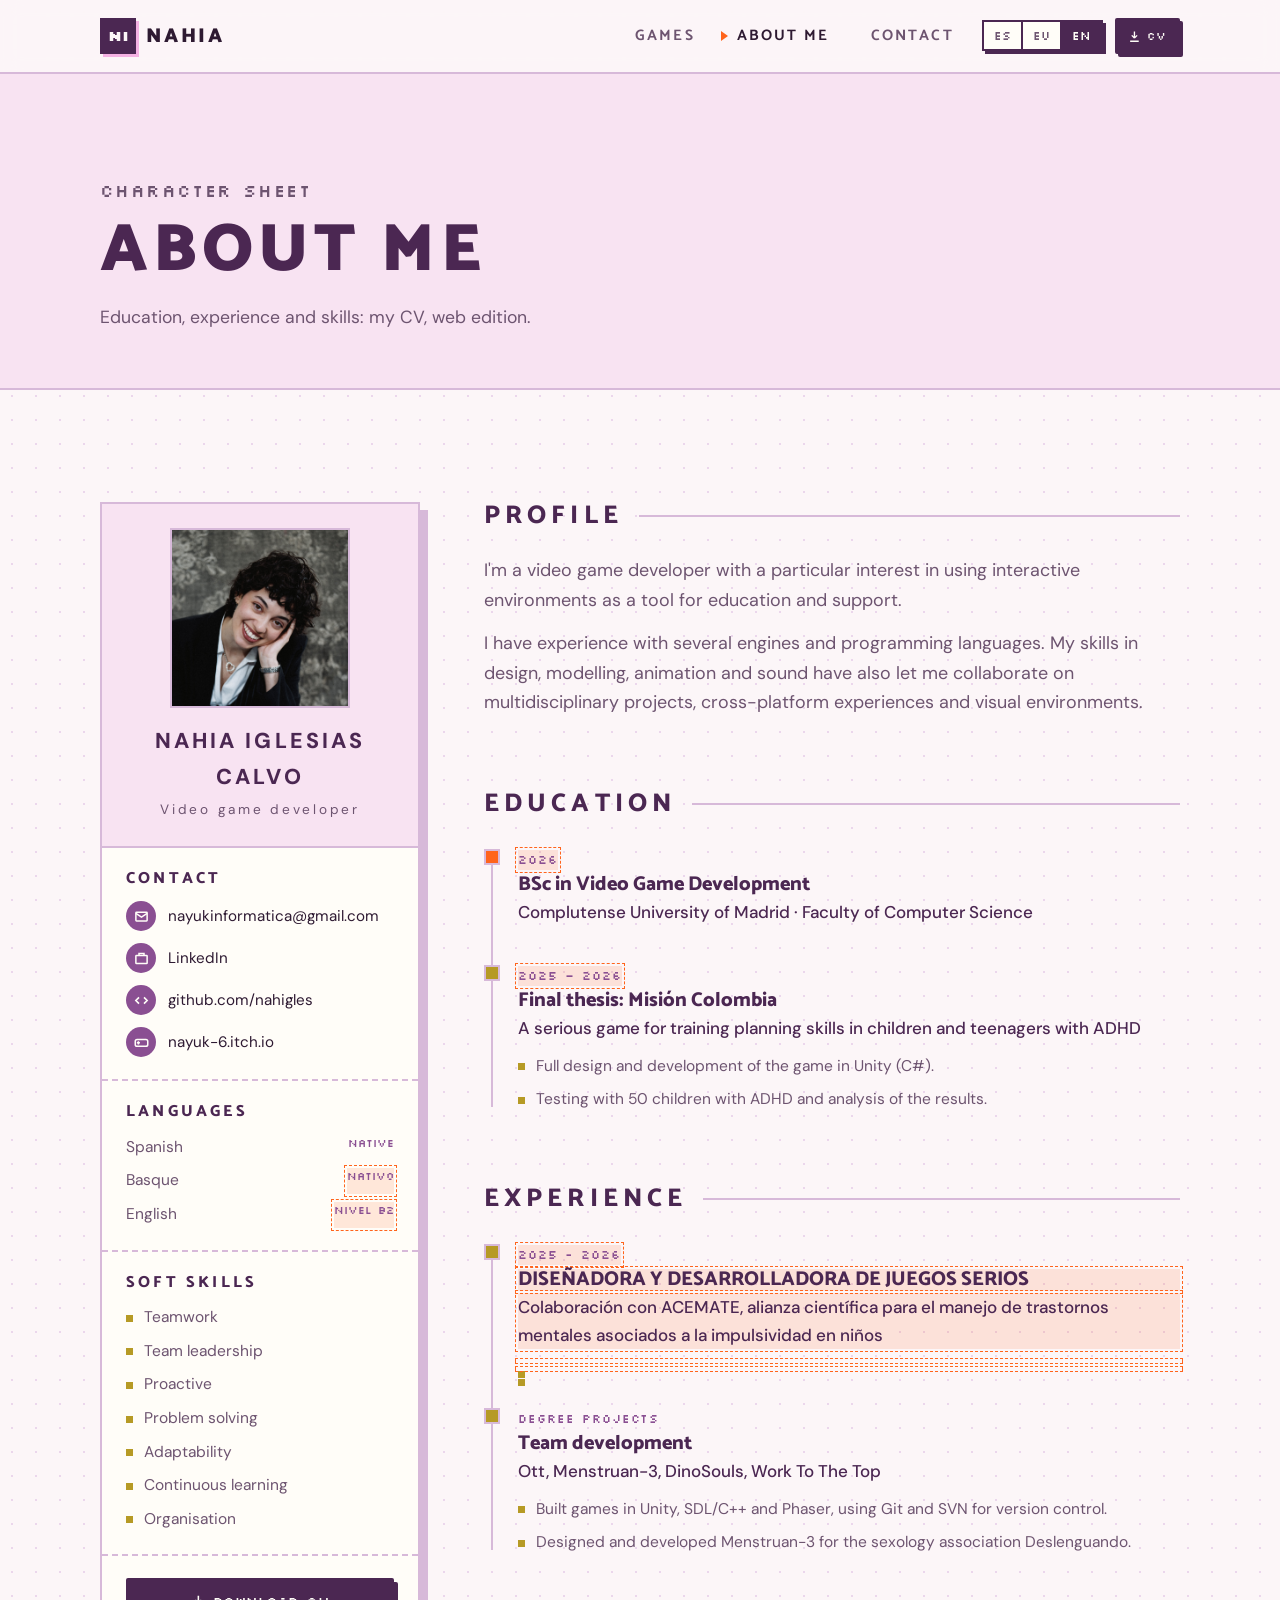
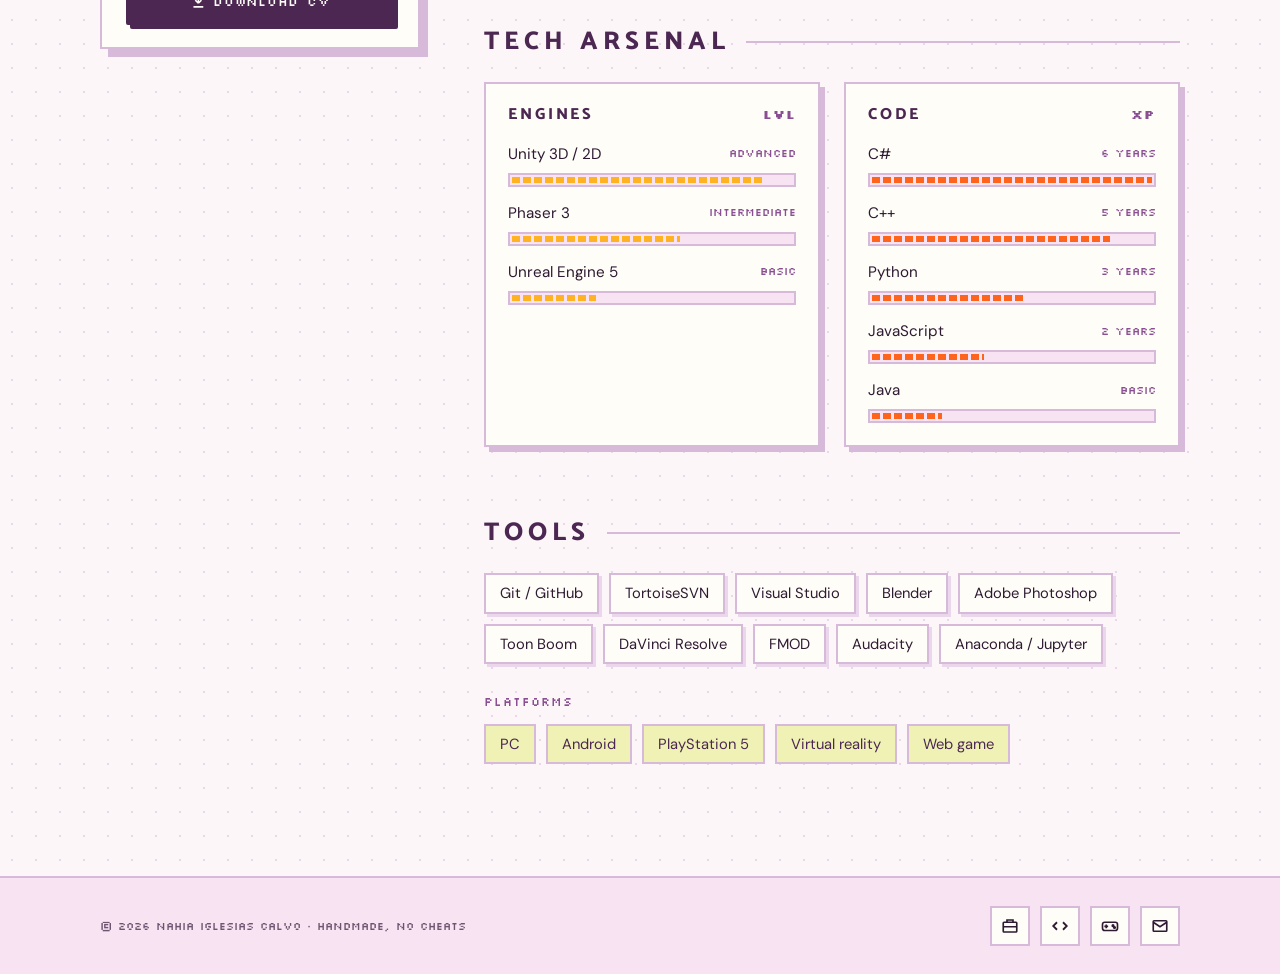
==== about.html @ 7a9a2c9a "Cambio en diseño y estilo página web" ====
<!DOCTYPE html>
<html lang="es">
<head>
  <meta charset="UTF-8">
  <meta name="viewport" content="width=device-width, initial-scale=1.0">
  <title>Sobre mí | Nahia Iglesias Calvo</title>
  <meta name="description" content="CV de Nahia Iglesias Calvo, desarrolladora de videojuegos: formación, experiencia y habilidades.">
  <link rel="stylesheet" href="css/styles.css">
</head>
<body data-page="about">
  <a class="skip-link" href="#main" data-i18n="skip">Saltar al contenido</a>

  <!-- ===== CABECERA ===== -->
  <header class="site-header">
    <div class="container nav">
      <a href="index.html" class="logo" aria-label="Inicio">
        <span class="logo__mark">NI</span>
        <span>Nahia</span>
      </a>
      <button class="nav__toggle" aria-expanded="false" aria-controls="menu" data-i18n-attr="aria-label:nav.menu" aria-label="Abrir menú"><span></span></button>
      <div class="nav__menu" id="menu">
        <nav class="nav__links" aria-label="Principal">
          <a href="index.html" data-i18n="nav.games">Juegos</a>
          <a href="about.html" aria-current="page" data-i18n="nav.about">Sobre mí</a>
          <a href="contact.html" data-i18n="nav.contact">Contacto</a>
        </nav>
        <div class="nav__actions">
          <div class="lang-switch" role="group" aria-label="Idioma / Hizkuntza / Language">
            <button type="button" data-lang="es" aria-pressed="true" title="Castellano">ES</button>
            <button type="button" data-lang="eu" aria-pressed="false" title="Euskara">EU</button>
            <button type="button" data-lang="en" aria-pressed="false" title="English">EN</button>
          </div>
          <a class="btn btn--primary btn--sm" href="cv/Nahia_Iglesias_CV.pdf" data-cv download type="application/pdf">
            <svg viewBox="0 0 24 24" fill="none" stroke="currentColor" stroke-width="2.5" aria-hidden="true"><path d="M12 3v12m0 0l-5-5m5 5l5-5M4 21h16"/></svg>
            <span data-i18n="btn.cv">CV</span>
          </a>
        </div>
      </div>
    </div>
  </header>

  <main id="main">
    <section class="page-hero">
      <div class="container">
        <p class="pixel-label" data-i18n="about.kicker">Ficha de personaje</p>
        <h1 data-i18n="about.title">Sobre mí</h1>
        <p data-i18n="about.intro">Formación, experiencia y habilidades: mi CV en versión web.</p>
      </div>
    </section>

    <section class="section">
      <div class="container cv">

        <!-- ===== COLUMNA LATERAL (como en el CV) ===== -->
        <aside class="cv__aside reveal">
          <div class="cv__aside-head">
            <div class="player-card__photo">
              <img src="images/nahia.jpg" alt="Nahia Iglesias Calvo" onerror="this.remove()">
              <span class="player-card__initials" aria-hidden="true">NI</span>
            </div>
            <p class="player-card__name">Nahia Iglesias Calvo</p>
            <p class="player-card__class" data-i18n="hero.role">Desarrolladora de videojuegos</p>
          </div>

          <div class="cv__block">
            <h2 data-i18n="about.contact">Contacto</h2>
            <ul class="contact-list">
              <li>
                <span class="icon-circle"><svg viewBox="0 0 24 24" fill="none" stroke="currentColor" stroke-width="2.4"><rect x="3" y="5" width="18" height="14" rx="1"/><path d="M3 7l9 6 9-6"/></svg></span>
                <a href="mailto:nayukinformatica@gmail.com">nayukinformatica@gmail.com</a>
              </li>
              <li>
                <span class="icon-circle"><svg viewBox="0 0 24 24" fill="none" stroke="currentColor" stroke-width="2.4"><rect x="3" y="7" width="18" height="13" rx="1"/><path d="M8 7V4h8v3"/></svg></span>
                <a href="https://www.linkedin.com/in/nahia-iglesias-calvo-a721733b9/" target="_blank" rel="noopener">LinkedIn</a>
              </li>
              <li>
                <span class="icon-circle"><svg viewBox="0 0 24 24" fill="none" stroke="currentColor" stroke-width="2.6"><path d="M8 7l-5 5 5 5M16 7l5 5-5 5"/></svg></span>
                <a href="https://github.com/nahigles" target="_blank" rel="noopener">github.com/nahigles</a>
              </li>
              <li>
                <span class="icon-circle"><svg viewBox="0 0 24 24" fill="none" stroke="currentColor" stroke-width="2.4"><rect x="2" y="7" width="20" height="11" rx="3"/><path d="M7 10v5M4.5 12.5h5"/></svg></span>
                <a href="https://nayuk-6.itch.io" target="_blank" rel="noopener">nayuk-6.itch.io</a>
              </li>
            </ul>
          </div>

          <div class="cv__block">
            <h2 data-i18n="about.languages">Idiomas</h2>
            <!-- TODO: revisa los niveles -->
            <ul class="bullet-list lang-list">
              <li><span data-i18n="lang.es">Castellano</span> <span class="level" data-i18n="lvl.native">Nativo</span></li>
              <li><span data-i18n="lang.eu">Euskara</span> <span class="level todo">Nativo</span></li>
              <li><span data-i18n="lang.en">Inglés</span> <span class="level todo">Nivel B2</span></li>
            </ul>
          </div>

          <div class="cv__block">
            <h2 data-i18n="about.soft">Habilidades</h2>
            <ul class="bullet-list">
              <li data-i18n="soft.team">Trabajo en equipo</li>
              <li data-i18n="soft.lead">Liderazgo de equipo</li>
              <li data-i18n="soft.proactive">Proactividad</li>
              <li data-i18n="soft.problem">Resolución de problemas</li>
              <li data-i18n="soft.adapt">Adaptabilidad</li>
              <li data-i18n="soft.learn">Aprendizaje continuo</li>
              <li data-i18n="soft.org">Organización</li>
            </ul>
          </div>

          <div class="cv__block">
            <a class="btn btn--primary" style="width:100%" href="cv/Nahia_Iglesias_CV.pdf" data-cv download type="application/pdf">
              <svg viewBox="0 0 24 24" fill="none" stroke="currentColor" stroke-width="2.5" aria-hidden="true"><path d="M12 3v12m0 0l-5-5m5 5l5-5M4 21h16"/></svg>
              <span data-i18n="btn.downloadCv">Descargar CV</span>
            </a>
          </div>
        </aside>

        <!-- ===== COLUMNA PRINCIPAL ===== -->
        <div class="cv__main">

          <section class="cv__section reveal">
            <h2 class="section-title" data-i18n="about.profile">Perfil</h2>
            <p class="cv__lead" data-i18n="about.p1">Desarrolladora de videojuegos enfocada en el uso de estos entornos interactivos como herramienta educativa y de apoyo. 
</p>
            <p class="cv__lead" data-i18n="about.p2">Tengo experiencia en tecnologías para el desarrollo de videojuegos y en diversos lenguajes de programación. Además, mis competencias en diseño, modelado, animación y sonido me han permitido colaborar en proyectos multidisciplinares, experiencias multiplataformas y entornos visuales.</p>
          </section>

          <section class="cv__section reveal">
            <h2 class="section-title" data-i18n="about.education">Formación</h2>
            <div class="timeline">
              <!-- TODO: revisa centro y fechas -->
              <article class="timeline__item is-current">
                <span class="timeline__date pixel-label todo">2026</span>
                <h3 class="timeline__title" data-i18n="edu.degree">Grado en Desarrollo de Videojuegos</h3>
                <p class="timeline__place" data-i18n="edu.uni">Universidad Complutense de Madrid · Facultad de Informática</p>
              </article>
              <article class="timeline__item">
                <span class="timeline__date pixel-label todo">2025 – 2026</span>
                <h3 class="timeline__title" data-i18n="edu.tfg">Trabajo de Fin de Grado: Misión Colombia</h3>
                <p class="timeline__place" data-i18n="edu.tfgPlace">Título del Trabajo de Fin de Grado: Diseño y desarrollo de juego serio para mejorar la capacidad de planificación en niños y adolescentes con TDAH</p>
                <ul class="bullet-list">
                  <li data-i18n="edu.tfg1">Diseño y desarrollo completo del videojuego en Unity (C#, Python).</li>
                  <li data-i18n="edu.tfg2">Pruebas con 50 niños y niñas con TDAH y análisis de los resultados.</li>
                </ul>
              </article>
            </div>
          </section>

          <section class="cv__section reveal">
            <h2 class="section-title" data-i18n="about.experience">Experiencia</h2>
            <div class="timeline">
              <!-- TODO: sustituye por tu experiencia real (prácticas, proyectos de equipo, voluntariado...).
                   Copia este bloque <article> tantas veces como necesites. -->
              <article class="timeline__item">
                <span class="timeline__date pixel-label todo">2025 - 2026</span>
                <h3 class="timeline__title todo">DISEÑADORA Y DESARROLLADORA DE JUEGOS SERIOS</h3>
                <p class="timeline__place todo">Colaboración con ACEMATE, alianza científica para el manejo de trastornos mentales asociados a la impulsividad en niños</p>
                <ul class="bullet-list">
                  <li class="todo"></li>
                  <li class="todo"></li>
                </ul>
              </article>
              <article class="timeline__item">
                <span class="timeline__date pixel-label" data-i18n="exp.teamDate">Proyectos de grado</span>
                <h3 class="timeline__title" data-i18n="exp.teamTitle">Desarrollo en equipo</h3>
                <p class="timeline__place" data-i18n="exp.teamPlace">Ott, Menstruan-3, DinoSouls, Work To The Top</p>
                <ul class="bullet-list">
                  <li data-i18n="exp.team1">Desarrollo de juegos en Unity, SDL/C++ y Phaser con control de versiones en Git y SVN.</li>
                  <li data-i18n="exp.team2">Diseño y desarrollo de Menstruan-3 para la asociación sexológica Deslenguando.</li>
                </ul>
              </article>
            </div>
          </section>

          <section class="cv__section reveal">
            <h2 class="section-title" data-i18n="about.tech">Arsenal técnico</h2>
            <div class="skills-grid">
              <div class="skill-panel">
                <h3><span data-i18n="skills.engines">Motores</span> <span class="pixel-label">LVL</span></h3>
                <div class="xp-list">
                  <div><div class="xp__row"><span>Unity 3D / 2D</span><span data-i18n="lvl.adv">Avanzado</span></div><div class="xp__bar"><div class="xp__fill" style="--lvl:90%"></div></div></div>
                  <div><div class="xp__row"><span>Phaser 3</span><span data-i18n="lvl.mid">Intermedio</span></div><div class="xp__bar"><div class="xp__fill" style="--lvl:60%"></div></div></div>
                  <div><div class="xp__row"><span>Unreal Engine 5</span><span data-i18n="lvl.basic">Básico</span></div><div class="xp__bar"><div class="xp__fill" style="--lvl:30%"></div></div></div>
                </div>
              </div>
              <div class="skill-panel skill-panel--code">
                <h3><span data-i18n="skills.code">Código</span> <span class="pixel-label">XP</span></h3>
                <div class="xp-list">
                  <div><div class="xp__row"><span>C#</span><span data-i18n="yrs.6">6 años</span></div><div class="xp__bar"><div class="xp__fill" style="--lvl:100%"></div></div></div>
                  <div><div class="xp__row"><span>C++</span><span data-i18n="yrs.5">5 años</span></div><div class="xp__bar"><div class="xp__fill" style="--lvl:85%"></div></div></div>
                  <div><div class="xp__row"><span>Python</span><span data-i18n="yrs.3">3 años</span></div><div class="xp__bar"><div class="xp__fill" style="--lvl:55%"></div></div></div>
                  <div><div class="xp__row"><span>JavaScript</span><span data-i18n="yrs.2">2 años</span></div><div class="xp__bar"><div class="xp__fill" style="--lvl:40%"></div></div></div>
                  <div><div class="xp__row"><span>Java</span><span data-i18n="lvl.basic">Básico</span></div><div class="xp__bar"><div class="xp__fill" style="--lvl:25%"></div></div></div>
                </div>
              </div>
            </div>
          </section>

          <section class="cv__section reveal">
            <h2 class="section-title" data-i18n="about.tools">Herramientas</h2>
            <div class="chip-cloud">
              <span class="chip">Git / GitHub</span>
              <span class="chip">TortoiseSVN</span>
              <span class="chip">Visual Studio</span>
              <span class="chip">Blender</span>
              <span class="chip">Adobe Photoshop</span>
              <span class="chip">Toon Boom</span>
              <span class="chip">DaVinci Resolve</span>
              <span class="chip">FMOD</span>
              <span class="chip">Audacity</span>
              <span class="chip">Anaconda / Jupyter</span>
            </div>
            <p class="pixel-label" style="margin:28px 0 12px" data-i18n="about.platforms">Plataformas</p>
            <div class="chip-cloud">
              <span class="chip chip--soft">PC</span>
              <span class="chip chip--soft">Android</span>
              <span class="chip chip--soft">PlayStation 5</span>
              <span class="chip chip--soft" data-i18n="tag.vr">Realidad virtual</span>
              <span class="chip chip--soft" data-i18n="tag.web">Juego web</span>
            </div>
          </section>

        </div>
      </div>
    </section>
  </main>

  <!-- ===== FOOTER ===== -->
  <footer class="site-footer">
    <div class="container footer__inner">
      <p>© <span data-year>2026</span> Nahia Iglesias Calvo · <span data-i18n="footer.made">Hecho a mano, sin cheats</span></p>
      <div class="footer__social">
        <a href="https://www.linkedin.com/in/nahia-iglesias-calvo-a721733b9/" target="_blank" rel="noopener" aria-label="LinkedIn" title="LinkedIn"><svg viewBox="0 0 24 24" fill="none" stroke="currentColor" stroke-width="2.2"><rect x="3" y="7" width="18" height="13" rx="1"/><path d="M8 7V4h8v3M3 13h18"/></svg></a>
        <a href="https://github.com/nahigles" target="_blank" rel="noopener" aria-label="GitHub" title="GitHub"><svg viewBox="0 0 24 24" fill="none" stroke="currentColor" stroke-width="2.4"><path d="M8 7l-5 5 5 5M16 7l5 5-5 5"/></svg></a>
        <a href="https://nayuk-6.itch.io" target="_blank" rel="noopener" aria-label="itch.io" title="itch.io"><svg viewBox="0 0 24 24" fill="none" stroke="currentColor" stroke-width="2.2"><rect x="2" y="7" width="20" height="11" rx="3"/><path d="M7 10v5M4.5 12.5h5"/><circle cx="16" cy="11.5" r="1" fill="currentColor"/><circle cx="18" cy="14" r="1" fill="currentColor"/></svg></a>
        <a href="mailto:nayukinformatica@gmail.com" aria-label="Email" title="Email"><svg viewBox="0 0 24 24" fill="none" stroke="currentColor" stroke-width="2.2"><rect x="3" y="5" width="18" height="14" rx="1"/><path d="M3 7l9 6 9-6"/></svg></a>
      </div>
    </div>
  </footer>

  <script src="js/i18n.js"></script>
  <script src="js/main.js"></script>
</body>
</html>
---- css/styles.css ----
/* =========================================================
   NAHIA IGLESIAS CALVO — PORTFOLIO
   Estilo: paleta y tipografías del CV (beige / topo,
   Catamaran + DM Sans) con detalles de videojuego
   (bordes pixelados, barras de XP, HUD, fuente pixel).
   ========================================================= */

@import url('https://fonts.googleapis.com/css2?family=Catamaran:wght@500;700;800;900&family=DM+Sans:ital,opsz,wght@0,9..40,400;0,9..40,500;0,9..40,700;1,9..40,400&family=Silkscreen&display=swap');

/* ---------- 1. Variables ---------- */
/* Paleta "Arcade pop" (activa). Basada en: Plum Point #D7B9D9, Komolion #D9DF4F,
   Extreme Yellow #FFB323, Pink Quartz #F4B1E3, Burning Orange #FF641C, Sahara #B69A25.
   El ciruela oscuro de textos y contornos se deriva de Plum Point para que se lea bien. */
:root {
  --cream:      #FCF6F8;   /* fondo principal */
  --paper:      #FFFDF8;   /* fondo de tarjetas */
  --ink:        #2E1A32;   /* texto principal */
  --cocoa:      #4B2752;   /* títulos, botones, contornos, franja oscura */
  --muted:      #6D5470;   /* texto secundario */
  --line:       #D7B9D9;   /* bordes y sombras de tarjetas (Plum Point) */
  --sand:       #F8E3F2;   /* fondo de secciones (tinte de Pink Quartz) */
  --sand-2:     #EBD7EC;   /* rejilla de puntos y rayas de relleno */
  --tag:        #EFF2B4;   /* fondo de etiquetas (tinte de Komolion) */

  --label:      #8A4F92;   /* texto de etiquetas pixel y niveles */
  --mark:       #B69A25;   /* marcadores y viñetas (Sahara) */
  --pop:        #F4B1E3;   /* sombras de hover y logo (Pink Quartz) */
  --name-2:     #FF641C;   /* apellidos del hero (Burning Orange) */
  --xp:         #FFB323;   /* barras de motores (Extreme Yellow) */
  --xp-2:       #FF641C;   /* barras de código (Burning Orange) */
  --accent:     #FF641C;   /* insignias, cursor, esquinas HUD (Burning Orange) */
  --on-accent:  #2E1A32;   /* texto sobre el acento */
  --accent-2:   #D9DF4F;   /* estado "disponible" (Komolion) */

/* Tipografía */
  --font-display: 'Catamaran', system-ui, sans-serif;
  --font-body:    'DM Sans', system-ui, sans-serif;
  --font-pixel:   'Silkscreen', ui-monospace, monospace;

  /* Medidas */
  --max:   1160px;
  --gutter: clamp(16px, 4vw, 40px);
  --px:    4px;              /* tamaño del "píxel" */
  --radius: 2px;

  --shadow-px: var(--px) var(--px) 0 var(--cocoa);
}

/* Paleta anterior "Cozy" (beige / topo). Para recuperarla, añade
   data-palette="cozy" a la etiqueta <html> de cada página. */
html[data-palette="cozy"] {
  --cream: #F8F1E9;  --paper: #FFF9F1;  --ink: #49372F;   --cocoa: #68433E;
  --muted: #80685D;  --line: #D8C3B5;   --sand: #F0E5E7;  --sand-2: #E6D5CF;
  --tag: #EEE0E9;    --label: #A2867B;  --mark: #A2867B;  --pop: #D8C3B5;
  --name-2: #A2867B; --xp: #A2867B;     --xp-2: #A4645B;  --accent: #A4645B;
  --on-accent: #FFF9F1; --accent-2: #7E9C8A;
}

/* ---------- 2. Base ---------- */
*, *::before, *::after { box-sizing: border-box; }

html { scroll-behavior: smooth; }

body {
  margin: 0;
  font-family: var(--font-body);
  font-size: 1.0625rem;
  line-height: 1.65;
  color: var(--ink);
  background-color: var(--cream);
  /* rejilla de puntos tipo "tile map" */
  background-image: radial-gradient(var(--sand-2) 1px, transparent 1px);
  background-size: 24px 24px;
  -webkit-font-smoothing: antialiased;
}

img { max-width: 100%; display: block; }
a { color: inherit; text-decoration: none; }
ul { margin: 0; padding: 0; list-style: none; }
h1, h2, h3, h4 { font-family: var(--font-display); margin: 0; line-height: 1.1; color: var(--cocoa); }
p { margin: 0; }

::selection { background: var(--accent); color: var(--on-accent); }

:focus-visible {
  outline: 3px dashed var(--accent);
  outline-offset: 3px;
}

.container {
  width: 100%;
  max-width: var(--max);
  margin-inline: auto;
  padding-inline: var(--gutter);
}

.skip-link {
  position: absolute; left: -999px; top: 8px;
  background: var(--cocoa); color: var(--paper);
  padding: 8px 14px; z-index: 100;
}
.skip-link:focus { left: 8px; }

/* Etiqueta pixel reutilizable */
.pixel-label {
  font-family: var(--font-pixel);
  font-size: .75rem;
  letter-spacing: .08em;
  text-transform: uppercase;
  color: var(--label);
}

/* Marca los datos que faltan por rellenar. Borra la clase "todo" cuando los completes */
.todo {
  background: color-mix(in srgb, var(--accent) 14%, transparent);
  outline: 1px dashed var(--accent);
  outline-offset: 2px;
}

/* ---------- 3. Botones (estilo pixel) ---------- */
.btn {
  --btn-bg: var(--paper);
  --btn-fg: var(--ink);
  display: inline-flex;
  align-items: center;
  justify-content: center;
  gap: .6em;
  padding: .85em 1.4em;
  font-family: var(--font-pixel);
  font-size: .8rem;
  letter-spacing: .06em;
  text-transform: uppercase;
  color: var(--btn-fg);
  background: var(--btn-bg);
  border: 2px solid var(--cocoa);
  border-radius: var(--radius);
  box-shadow: var(--shadow-px);
  cursor: pointer;
  transition: transform .12s steps(2), box-shadow .12s steps(2), background-color .2s;
  white-space: nowrap;
}
.btn:hover { transform: translate(-2px, -2px); box-shadow: 6px 6px 0 var(--cocoa); }
.btn:active { transform: translate(var(--px), var(--px)); box-shadow: 0 0 0 var(--cocoa); }
.btn svg { width: 1.15em; height: 1.15em; flex: none; }

.btn--primary { --btn-bg: var(--cocoa); --btn-fg: var(--paper); }
.btn--primary:hover { --btn-bg: var(--ink); }
.btn--accent  { --btn-bg: var(--accent); --btn-fg: var(--on-accent); }
.btn--ghost   { --btn-bg: transparent; }
.btn--sm { padding: .6em 1em; font-size: .7rem; box-shadow: 3px 3px 0 var(--cocoa); }
.btn--sm:hover { box-shadow: 4px 4px 0 var(--cocoa); }

/* ---------- 4. Cabecera / navegación ---------- */
.site-header {
  position: sticky; top: env(safe-area-inset-top, 0px); z-index: 50;
  background: color-mix(in srgb, var(--cream) 90%, transparent);
  backdrop-filter: blur(10px);
  -webkit-backdrop-filter: blur(10px);
  border-bottom: 2px solid var(--line);
}
.nav {
  display: flex;
  align-items: center;
  justify-content: space-between;
  gap: 20px;
  min-height: 72px;
}
.logo {
  display: inline-flex; align-items: center; gap: 10px;
  font-family: var(--font-display);
  font-weight: 900;
  font-size: 1.25rem;
  letter-spacing: .14em;
  text-transform: uppercase;
}
.logo__mark {
  display: grid; place-items: center;
  width: 36px; height: 36px;
  background: var(--cocoa); color: var(--cream);
  font-family: var(--font-pixel);
  font-size: .85rem; letter-spacing: 0;
  box-shadow: 3px 3px 0 var(--pop);
}

.nav__menu { display: flex; align-items: center; gap: 28px; }
.nav__links { display: flex; gap: 26px; }
.nav__links a {
  position: relative;
  font-family: var(--font-display);
  font-weight: 700;
  font-size: .95rem;
  letter-spacing: .14em;
  text-transform: uppercase;
  color: var(--muted);
  padding: 6px 0 6px 16px;
  transition: color .2s;
}
/* cursor de menú de juego "▶" */
.nav__links a::before {
  content: "";
  position: absolute; left: 0; top: 50%;
  border: 5px solid transparent;
  border-left: 7px solid var(--accent);
  transform: translateY(-50%) scale(0);
  transition: transform .15s steps(2);
}
.nav__links a:hover,
.nav__links a[aria-current="page"] { color: var(--ink); }
.nav__links a:hover::before,
.nav__links a[aria-current="page"]::before { transform: translateY(-50%) scale(1); }

.nav__actions { display: flex; align-items: center; gap: 12px; }

/* Selector de idioma */
.lang-switch {
  display: inline-flex;
  border: 2px solid var(--cocoa);
  background: var(--paper);
  box-shadow: 3px 3px 0 var(--cocoa);
}
.lang-switch button {
  font-family: var(--font-pixel);
  font-size: .72rem;
  padding: 6px 10px;
  border: 0;
  background: transparent;
  color: var(--muted);
  cursor: pointer;
}
.lang-switch button + button { border-left: 2px solid var(--cocoa); }
.lang-switch button:hover { color: var(--ink); background: var(--sand); }
.lang-switch button[aria-pressed="true"] { background: var(--cocoa); color: var(--paper); }

.nav__toggle {
  display: none;
  width: 44px; height: 44px;
  border: 2px solid var(--cocoa);
  background: var(--paper);
  box-shadow: 3px 3px 0 var(--cocoa);
  cursor: pointer;
  padding: 0;
}
.nav__toggle span,
.nav__toggle span::before,
.nav__toggle span::after {
  display: block; width: 20px; height: 3px; background: var(--cocoa);
  margin-inline: auto; position: relative; content: "";
}
.nav__toggle span::before { position: absolute; top: -7px; }
.nav__toggle span::after  { position: absolute; top: 7px; }

/* ---------- 5. Hero ---------- */
.hero {
  padding-block: clamp(56px, 10vw, 120px) clamp(48px, 8vw, 96px);
  border-bottom: 2px solid var(--line);
  background:
    linear-gradient(180deg, var(--cream) 0%, var(--sand) 100%);
}
.hero__grid {
  display: grid;
  grid-template-columns: 1.35fr 1fr;
  gap: clamp(32px, 6vw, 80px);
  align-items: center;
}
.hero__eyebrow {
  display: inline-flex; align-items: center; gap: 10px;
  margin-bottom: 22px;
}
.hero__eyebrow .dot {
  width: 10px; height: 10px; background: var(--accent-2);
  animation: blink 1.4s steps(2) infinite;
}
.hero__name {
  font-weight: 900;
  font-size: clamp(2.8rem, 7.5vw, 5.6rem);
  letter-spacing: .04em;
  text-transform: uppercase;
  line-height: .95;
  margin-bottom: 18px;
}
.hero__name span { display: block; color: var(--name-2); }
.hero__role {
  font-family: var(--font-pixel);
  font-size: clamp(1rem, 2.2vw, 1.35rem);
  color: var(--cocoa);
  margin-bottom: 24px;
}
.hero__role::after {
  content: "_";
  color: var(--accent);
  margin-left: 2px;
  animation: blink 1s steps(2) infinite;
}
.hero__desc {
  max-width: 56ch;
  color: var(--muted);
  font-size: 1.125rem;
  margin-bottom: 36px;
}
.hero__cta { display: flex; flex-wrap: wrap; gap: 16px; }

/* Tarjeta de personaje */
.player-card {
  position: relative;
  background: var(--paper);
  border: 2px solid var(--line);
  box-shadow: 10px 10px 0 var(--line);
  padding: 18px;
  max-width: 380px;
  justify-self: center;
  width: 100%;
}
.player-card__top {
  display: flex; justify-content: space-between; align-items: center;
  margin-bottom: 14px;
}
.hp { display: flex; gap: 4px; }
.hp i {
  width: 12px; height: 12px; background: var(--accent);
  clip-path: polygon(0 25%, 25% 0, 50% 25%, 75% 0, 100% 25%, 100% 50%, 50% 100%, 0 50%);
}
.player-card__photo {
  aspect-ratio: 1 / 1;
  background: var(--sand);
  border: 2px solid var(--line);
  display: grid; place-items: center;
  overflow: hidden;
  position: relative;
}
.player-card__photo img { position: absolute; inset: 0; width: 100%; height: 100%; object-fit: cover; z-index: 1; }
.player-card__initials {
  font-family: var(--font-pixel);
  font-size: 4.5rem;
  color: var(--label);
}
.player-card__body { padding-top: 16px; text-align: center; }
.player-card__name {
  font-weight: 800; font-size: 1.35rem;
  letter-spacing: .14em; text-transform: uppercase;
  color: var(--cocoa);
}
.player-card__class { margin-top: 4px; letter-spacing: .2em; font-size: .85rem; color: var(--muted); }
.player-card__stats {
  display: grid; grid-template-columns: repeat(3, 1fr);
  margin-top: 16px; border-top: 2px dashed var(--line); padding-top: 14px;
}
.player-card__stats strong {
  display: block; font-family: var(--font-display); font-weight: 900; font-size: 1.5rem;
}
.player-card__stats span { font-size: .72rem; color: var(--muted); text-transform: uppercase; letter-spacing: .08em; }

/* ---------- 6. Secciones / títulos ---------- */
.section { padding-block: clamp(64px, 9vw, 112px); }
.section--sand { background: var(--sand); border-block: 2px solid var(--line); }

.section-head { margin-bottom: clamp(32px, 5vw, 52px); }
.section-head--center { text-align: center; }
.section-title {
  display: flex; align-items: center; gap: 16px;
  font-weight: 800;
  font-size: clamp(1.5rem, 3.2vw, 2.1rem);
  letter-spacing: .2em;
  text-transform: uppercase;
  color: var(--cocoa);
}
.section-title::after {
  content: ""; flex: 1; height: 2px; background: var(--line);
}
.section-head--center .section-title { justify-content: center; }
.section-head--center .section-title::after { display: none; }
.section-sub { margin-top: 10px; color: var(--muted); max-width: 60ch; }
.section-head--center .section-sub { margin-inline: auto; }

/* ---------- 7. Proyecto destacado ---------- */
.featured {
  position: relative;
  max-width: 1040px;
  margin-inline: auto;
  background: var(--paper);
  border: 2px solid var(--line);
  box-shadow: 12px 12px 0 var(--line);
}
/* esquinas tipo HUD */
.featured::before, .featured::after {
  content: ""; position: absolute; width: 28px; height: 28px; pointer-events: none;
  border: 4px solid var(--accent);
}
.featured::before { top: -14px; left: -14px; border-right: 0; border-bottom: 0; }
.featured::after  { bottom: -14px; right: -14px; border-left: 0; border-top: 0; }

.featured__badge {
  position: absolute; top: 18px; left: 18px; z-index: 3;
  display: inline-flex; align-items: center; gap: 8px;
  background: var(--accent); color: var(--on-accent);
  font-family: var(--font-pixel); font-size: .72rem; text-transform: uppercase;
  padding: 6px 12px; border: 2px solid var(--line);
}
.featured__media {
  position: relative;
  aspect-ratio: 16 / 9;
  background: var(--sand-2);
  border-bottom: 2px solid var(--line);
  overflow: hidden;
}
.featured__media img,
.featured__media iframe {
  position: absolute; inset: 0; width: 100%; height: 100%; object-fit: cover; border: 0;
}
.play-btn {
  position: absolute; inset: 0; z-index: 2;
  display: grid; place-items: center;
  background: linear-gradient(180deg, transparent 40%, color-mix(in srgb, var(--ink) 45%, transparent) 100%);
  border: 0; cursor: pointer; width: 100%;
}
.play-btn__icon {
  display: inline-flex; align-items: center; gap: 12px;
  background: var(--paper); color: var(--ink);
  border: 2px solid var(--line); box-shadow: var(--shadow-px);
  font-family: var(--font-pixel); font-size: .85rem; text-transform: uppercase;
  padding: 14px 20px;
  transition: transform .12s steps(2);
}
.play-btn__icon::before {
  content: ""; border: 8px solid transparent; border-left: 13px solid var(--accent); border-right: 0;
}
.play-btn:hover .play-btn__icon { transform: scale(1.06); }

.featured__body {
  display: grid;
  grid-template-columns: 1.5fr 1fr;
  gap: clamp(24px, 4vw, 48px);
  padding: clamp(24px, 4vw, 44px);
}
.featured__title {
  font-weight: 900;
  font-size: clamp(2rem, 4.5vw, 3.2rem);
  letter-spacing: .04em;
  text-transform: uppercase;
  margin: 8px 0 16px;
}
.featured__desc { color: var(--muted); font-size: 1.1rem; }
.featured__side { display: flex; flex-direction: column; gap: 20px; justify-content: space-between; }
.stat-box {
  border: 2px solid var(--line);
  background: var(--sand);
  padding: 16px 18px;
}
.stat-box strong {
  display: block;
  font-family: var(--font-display); font-weight: 900;
  font-size: 2.6rem; line-height: 1; color: var(--accent);
}
.stat-box span { font-size: .92rem; color: var(--cocoa); }
.featured__actions { display: flex; flex-direction: column; gap: 14px; }

/* Tags */
.tags { display: flex; flex-wrap: wrap; gap: 8px; }
.tag {
  font-family: var(--font-pixel);
  font-size: .68rem;
  text-transform: uppercase;
  color: var(--cocoa);
  background: var(--tag);
  border: 1px solid var(--line);
  padding: 4px 9px;
}

/* ---------- 8. Cuadrícula de juegos ---------- */
/* flex centrado: si la última fila queda incompleta, se centra */
.games-grid {
  display: flex;
  flex-wrap: wrap;
  justify-content: center;
  gap: 32px;
}
.game-card {
  flex: 1 1 300px;
  max-width: calc((100% - 64px) / 3);
  display: flex; flex-direction: column;
  background: var(--paper);
  border: 2px solid var(--line);
  box-shadow: 6px 6px 0 var(--line);
  transition: transform .15s steps(3), box-shadow .15s steps(3);
}
.game-card:hover { transform: translate(-3px, -3px); box-shadow: 9px 9px 0 var(--pop); }
.game-card__media {
  position: relative;
  aspect-ratio: 16 / 10;
  overflow: hidden;
  background: var(--sand-2);
  border-bottom: 2px solid var(--line);
}
.game-card__media img {
  width: 100%; height: 100%; object-fit: cover;
  transition: transform .5s ease;
}
.game-card:hover .game-card__media img { transform: scale(1.05); }
/* Si falta la imagen se muestra un fondo con el título */
.game-card__media.is-empty,
.featured__media.is-empty {
  display: grid; place-items: center;
  background:
    repeating-linear-gradient(45deg, var(--sand) 0 12px, var(--sand-2) 12px 24px);
}
.game-card__media.is-empty::after,
.featured__media.is-empty::after {
  content: attr(data-title);
  font-family: var(--font-pixel);
  color: var(--cocoa);
  font-size: 1rem; text-align: center; padding: 16px;
}
.game-card__index {
  position: absolute; top: 12px; left: 12px; z-index: 2;
  font-family: var(--font-pixel); font-size: .7rem;
  background: var(--cocoa); color: var(--cream);
  padding: 4px 8px;
}
.game-card__body { padding: 22px 22px 8px; flex: 1; display: flex; flex-direction: column; gap: 12px; }
.game-card__title {
  font-weight: 800; font-size: 1.4rem; letter-spacing: .02em;
  transition: color .2s;
}
.game-card:hover .game-card__title { color: var(--accent); }
.game-card__desc { color: var(--muted); font-size: .98rem; }
.game-card__actions { display: flex; gap: 12px; padding: 18px 22px 22px; flex-wrap: wrap; }
.game-card__actions .btn { flex: 1; }

/* ---------- 9. Franja CTA ---------- */
.cta-band {
  text-align: center;
  background: var(--cocoa);
  color: var(--cream);
  border-block: 2px solid var(--line);
  padding-block: clamp(56px, 8vw, 96px);
  background-image: radial-gradient(rgba(255,255,255,.07) 1px, transparent 1px);
  background-size: 20px 20px;
}
.cta-band h2 {
  color: var(--cream);
  font-weight: 900;
  font-size: clamp(1.8rem, 4.2vw, 3rem);
  letter-spacing: .06em;
  text-transform: uppercase;
  margin: 12px 0 14px;
}
.cta-band p { color: var(--sand-2); max-width: 56ch; margin: 0 auto 32px; }
.cta-band .pixel-label { color: var(--line); }
.cta-band .btn { --btn-bg: var(--cream); box-shadow: var(--px) var(--px) 0 var(--accent); border-color: var(--cream); }
.cta-band .btn:hover { box-shadow: 6px 6px 0 var(--accent); }
.cta-band__actions { display: flex; flex-wrap: wrap; justify-content: center; gap: 16px; }

/* ---------- 10. Cabecera de página interior ---------- */
.page-hero {
  padding-block: clamp(48px, 8vw, 88px) clamp(32px, 5vw, 56px);
  background: var(--sand);
  border-bottom: 2px solid var(--line);
}
.page-hero h1 {
  font-weight: 900;
  font-size: clamp(2.4rem, 6vw, 4.2rem);
  letter-spacing: .08em;
  text-transform: uppercase;
  margin-top: 10px;
}
.page-hero p { margin-top: 14px; color: var(--muted); max-width: 60ch; font-size: 1.1rem; }

/* ---------- 11. About (CV en formato web) ---------- */
.cv {
  display: grid;
  grid-template-columns: 320px 1fr;
  gap: clamp(32px, 5vw, 64px);
  align-items: start;
}
.cv__aside {
  position: sticky; top: 100px;
  background: var(--paper);
  border: 2px solid var(--line);
  box-shadow: 8px 8px 0 var(--line);
}
.cv__aside-head { background: var(--sand); padding: 24px; text-align: center; border-bottom: 2px solid var(--line); }
.cv__aside-head .player-card__photo { max-width: 180px; margin: 0 auto 16px; }
.cv__aside-head .player-card__initials { font-size: 3rem; }
.cv__block { padding: 22px 24px; }
.cv__block + .cv__block { border-top: 2px dashed var(--line); }
.cv__block h2 {
  font-size: 1rem; font-weight: 800; letter-spacing: .2em; text-transform: uppercase;
  color: var(--cocoa); margin-bottom: 14px;
}
.contact-list { display: grid; gap: 12px; font-size: .95rem; }
.contact-list li { display: flex; align-items: center; gap: 12px; word-break: break-word; }
.contact-list a:hover { color: var(--accent); }
.icon-circle {
  flex: none; display: grid; place-items: center;
  width: 30px; height: 30px; border-radius: 50%;
  background: var(--label); color: var(--paper);
}
.icon-circle svg { width: 15px; height: 15px; }

.bullet-list { display: grid; gap: 8px; font-size: .97rem; color: var(--muted); }
.bullet-list li { position: relative; padding-left: 18px; }
.bullet-list li::before {
  content: ""; position: absolute; left: 0; top: .62em;
  width: 7px; height: 7px; background: var(--mark);
}
.lang-list li { display: flex; justify-content: space-between; gap: 12px; padding-left: 0; }
.lang-list li::before { display: none; }
.lang-list .level { font-family: var(--font-pixel); font-size: .68rem; color: var(--label); text-transform: uppercase; }

.cv__main { display: grid; gap: clamp(48px, 7vw, 72px); }
.cv__section .section-title { font-size: clamp(1.25rem, 2.4vw, 1.6rem); margin-bottom: 26px; }
.cv__lead { font-size: 1.12rem; color: var(--muted); }
.cv__lead + .cv__lead { margin-top: 14px; }

/* Línea temporal (marcadores cuadrados como en el CV) */
.timeline { position: relative; padding-left: 34px; }
.timeline::before {
  content: ""; position: absolute; left: 7px; top: 6px; bottom: 6px;
  width: 2px; background: var(--line);
}
.timeline__item { position: relative; }
.timeline__item + .timeline__item { margin-top: 34px; }
.timeline__item::before {
  content: ""; position: absolute; left: -34px; top: 5px;
  width: 16px; height: 16px; background: var(--mark); border: 2px solid var(--line);
}
.timeline__item.is-current::before { background: var(--accent); }
.timeline__date { display: inline-block; margin-bottom: 4px; }
.timeline__title { font-size: 1.25rem; font-weight: 800; }
.timeline__place { color: var(--cocoa); font-weight: 500; margin-top: 2px; }
.timeline__item .bullet-list { margin-top: 12px; }

/* Barras de XP */
.skills-grid {
  display: grid;
  grid-template-columns: repeat(auto-fit, minmax(min(100%, 260px), 1fr));
  gap: 24px;
}
.skill-panel {
  background: var(--paper);
  border: 2px solid var(--line);
  box-shadow: 5px 5px 0 var(--line);
  padding: 22px;
}
.skill-panel h3 {
  font-size: 1rem; font-weight: 800; letter-spacing: .18em; text-transform: uppercase;
  color: var(--cocoa); margin-bottom: 18px;
  display: flex; justify-content: space-between; align-items: center;
}
.xp-list { display: grid; gap: 14px; }
.xp__row { display: flex; justify-content: space-between; font-size: .95rem; margin-bottom: 6px; }
.xp__row span:last-child { font-family: var(--font-pixel); font-size: .68rem; color: var(--label); text-transform: uppercase; align-self: center; }
.xp__bar {
  height: 14px;
  border: 2px solid var(--line);
  background: var(--sand);
  padding: 2px;
}
.xp__fill {
  height: 100%;
  width: var(--lvl, 50%);
  /* bloques segmentados */
  background: repeating-linear-gradient(90deg, var(--xp) 0 8px, transparent 8px 11px);
  transform-origin: left;
  animation: fill 1.1s steps(12) both;
}
.skill-panel--code .xp__fill {
  background: repeating-linear-gradient(90deg, var(--xp-2) 0 8px, transparent 8px 11px);
}

.chip-cloud { display: flex; flex-wrap: wrap; gap: 10px; }
.chip {
  font-size: .92rem;
  padding: 6px 14px;
  background: var(--paper);
  border: 2px solid var(--line);
  box-shadow: 3px 3px 0 var(--sand-2);
}
.chip--soft { border-color: var(--line); box-shadow: none; background: var(--tag); color: var(--cocoa); }

/* ---------- 12. Contacto ---------- */
.contact-grid {
  display: grid;
  grid-template-columns: 1fr 1.1fr;
  gap: clamp(32px, 5vw, 56px);
  align-items: start;
}
.mail-card {
  background: var(--cocoa); color: var(--cream);
  border: 2px solid var(--line);
  box-shadow: 8px 8px 0 var(--accent);
  padding: clamp(24px, 4vw, 36px);
}
.mail-card .pixel-label { color: var(--line); }
.mail-card a.mail {
  display: block; margin: 12px 0 22px;
  font-family: var(--font-display); font-weight: 800;
  font-size: clamp(1.15rem, 2.6vw, 1.6rem);
  word-break: break-all;
}
.mail-card a.mail:hover { color: var(--sand-2); text-decoration: underline; }
.mail-card .btn { --btn-bg: var(--cream); border-color: var(--cream); box-shadow: 4px 4px 0 var(--accent); }

.link-cards { display: grid; gap: 16px; margin-top: 28px; }
.link-card {
  display: flex; align-items: center; gap: 16px;
  background: var(--paper);
  border: 2px solid var(--line);
  box-shadow: 5px 5px 0 var(--line);
  padding: 16px 18px;
  transition: transform .12s steps(2), box-shadow .12s steps(2);
}
.link-card:hover { transform: translate(-2px, -2px); box-shadow: 7px 7px 0 var(--line); }
.link-card__icon {
  flex: none; display: grid; place-items: center;
  width: 46px; height: 46px; background: var(--sand); border: 2px solid var(--line);
}
.link-card__icon svg { width: 22px; height: 22px; }
.link-card strong { display: block; font-family: var(--font-display); font-weight: 800; font-size: 1.1rem; letter-spacing: .04em; }
.link-card span { font-size: .9rem; color: var(--muted); }
.link-card__arrow { margin-left: auto; font-family: var(--font-pixel); color: var(--accent); }

.form-card {
  background: var(--paper);
  border: 2px solid var(--line);
  box-shadow: 8px 8px 0 var(--line);
  padding: clamp(24px, 4vw, 36px);
}
.form-card h2 { font-weight: 800; letter-spacing: .14em; text-transform: uppercase; color: var(--cocoa); font-size: 1.3rem; margin-bottom: 6px; }
.form-card > p { color: var(--muted); margin-bottom: 22px; }
.field { display: grid; gap: 6px; margin-bottom: 18px; }
.field label { font-family: var(--font-pixel); font-size: .72rem; text-transform: uppercase; color: var(--cocoa); }
.field input,
.field textarea {
  font: inherit;
  padding: 12px 14px;
  background: var(--cream);
  border: 2px solid var(--line);
  border-radius: var(--radius);
  color: var(--ink);
  transition: box-shadow .12s steps(2), background .2s;
}
.field textarea { min-height: 150px; resize: vertical; }
.field input:focus,
.field textarea:focus { outline: none; background: var(--paper); box-shadow: 4px 4px 0 var(--accent); }
.form-note { font-size: .85rem; color: var(--muted); margin-top: 14px; }

.availability {
  display: inline-flex; align-items: center; gap: 10px;
  font-family: var(--font-pixel); font-size: .72rem; text-transform: uppercase;
  color: var(--cocoa); background: var(--paper);
  border: 2px solid var(--line); padding: 6px 12px; margin-top: 20px;
}
.availability i { width: 10px; height: 10px; background: var(--accent-2); animation: blink 1.4s steps(2) infinite; }

/* ---------- 13. Footer ---------- */
.site-footer {
  border-top: 2px solid var(--line);
  background: var(--sand);
  padding-block: 28px;
}
.footer__inner {
  display: flex; flex-wrap: wrap; gap: 16px;
  align-items: center; justify-content: space-between;
}
.footer__inner p { font-family: var(--font-pixel); font-size: .7rem; color: var(--muted); text-transform: uppercase; }
.footer__social { display: flex; gap: 10px; }
.footer__social a {
  display: grid; place-items: center; width: 40px; height: 40px;
  background: var(--paper); border: 2px solid var(--line);
  transition: background .2s, color .2s;
}
.footer__social a:hover { background: var(--cocoa); color: var(--cream); }
.footer__social svg { width: 18px; height: 18px; }

/* ---------- 14. Animaciones ---------- */
@keyframes blink { 50% { opacity: 0; } }
@keyframes fill { from { transform: scaleX(0); } to { transform: scaleX(1); } }

.reveal { animation: rise .6s ease both; }
@keyframes rise { from { opacity: 0; transform: translateY(14px); } }

@media (prefers-reduced-motion: reduce) {
  *, *::before, *::after { animation: none !important; transition: none !important; }
  html { scroll-behavior: auto; }
}

/* ---------- 15. Responsive ---------- */
@media (max-width: 1020px) {
  .nav__toggle { display: block; }
  .nav__menu {
    position: absolute; top: 100%; left: 0; right: 0;
    flex-direction: column; align-items: stretch; gap: 22px;
    background: var(--cream);
    border-bottom: 2px solid var(--line);
    padding: 22px var(--gutter) 28px;
    display: none;
  }
  .nav__menu.is-open { display: flex; }
  .nav__links { flex-direction: column; gap: 6px; }
  .nav__links a { font-size: 1.1rem; padding-block: 10px; }
  .nav__actions { flex-wrap: wrap; }
  .cv { grid-template-columns: 1fr; }
  .cv__aside { position: static; }
}

@media (max-width: 1100px) {
  .game-card { max-width: calc((100% - 32px) / 2); }
}

@media (max-width: 720px) {
  .game-card { max-width: 100%; }
}

@media (max-width: 860px) {
  .hero__grid { grid-template-columns: 1fr; }
  .player-card { max-width: 300px; }
  .featured__body { grid-template-columns: 1fr; }
  .contact-grid { grid-template-columns: 1fr; }
}

@media (max-width: 520px) {
  body { font-size: 1rem; }
  .hero__cta .btn, .cta-band__actions .btn { width: 100%; }
  .featured { box-shadow: 6px 6px 0 var(--line); }
  .featured__badge { top: 10px; left: 10px; }
  .featured::before { top: -8px; left: -8px; }
  .featured::after  { bottom: -8px; right: -8px; }
  .game-card__actions { flex-direction: column; }
  .section-title { letter-spacing: .12em; }
}
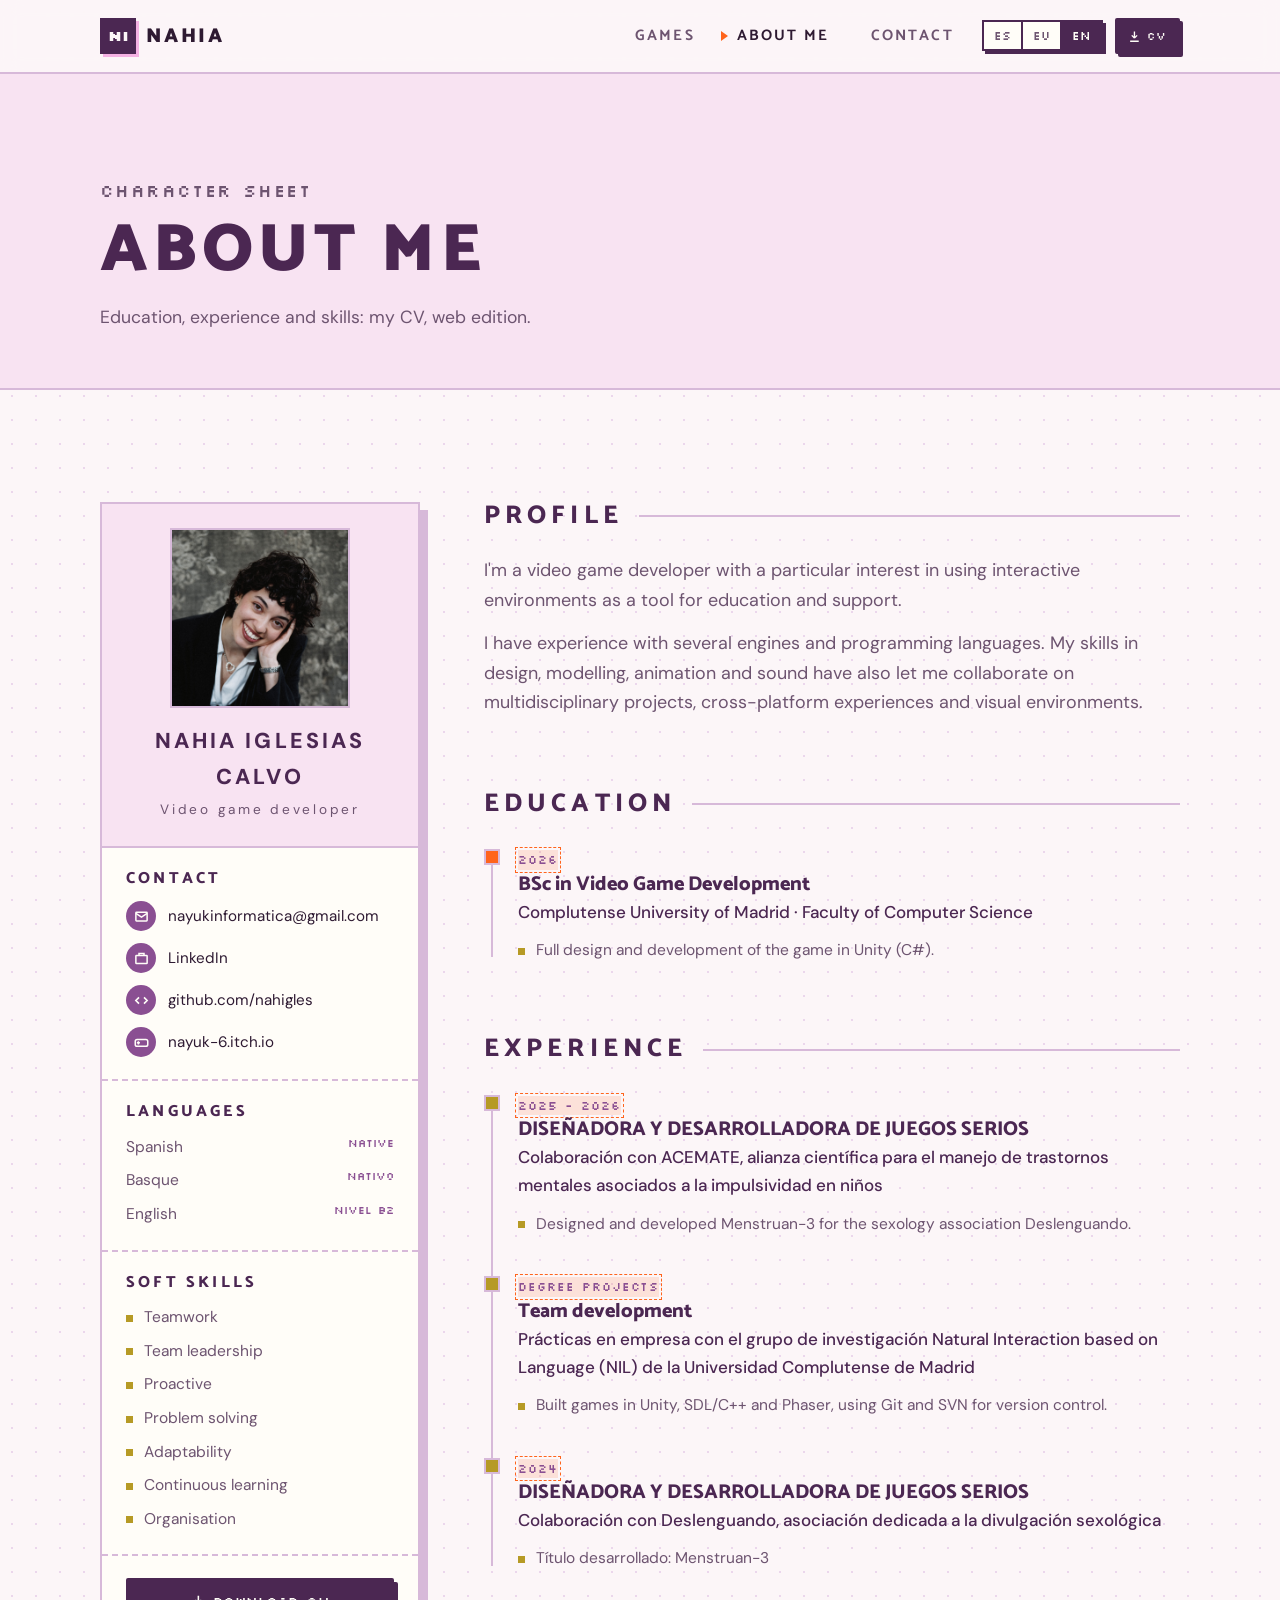
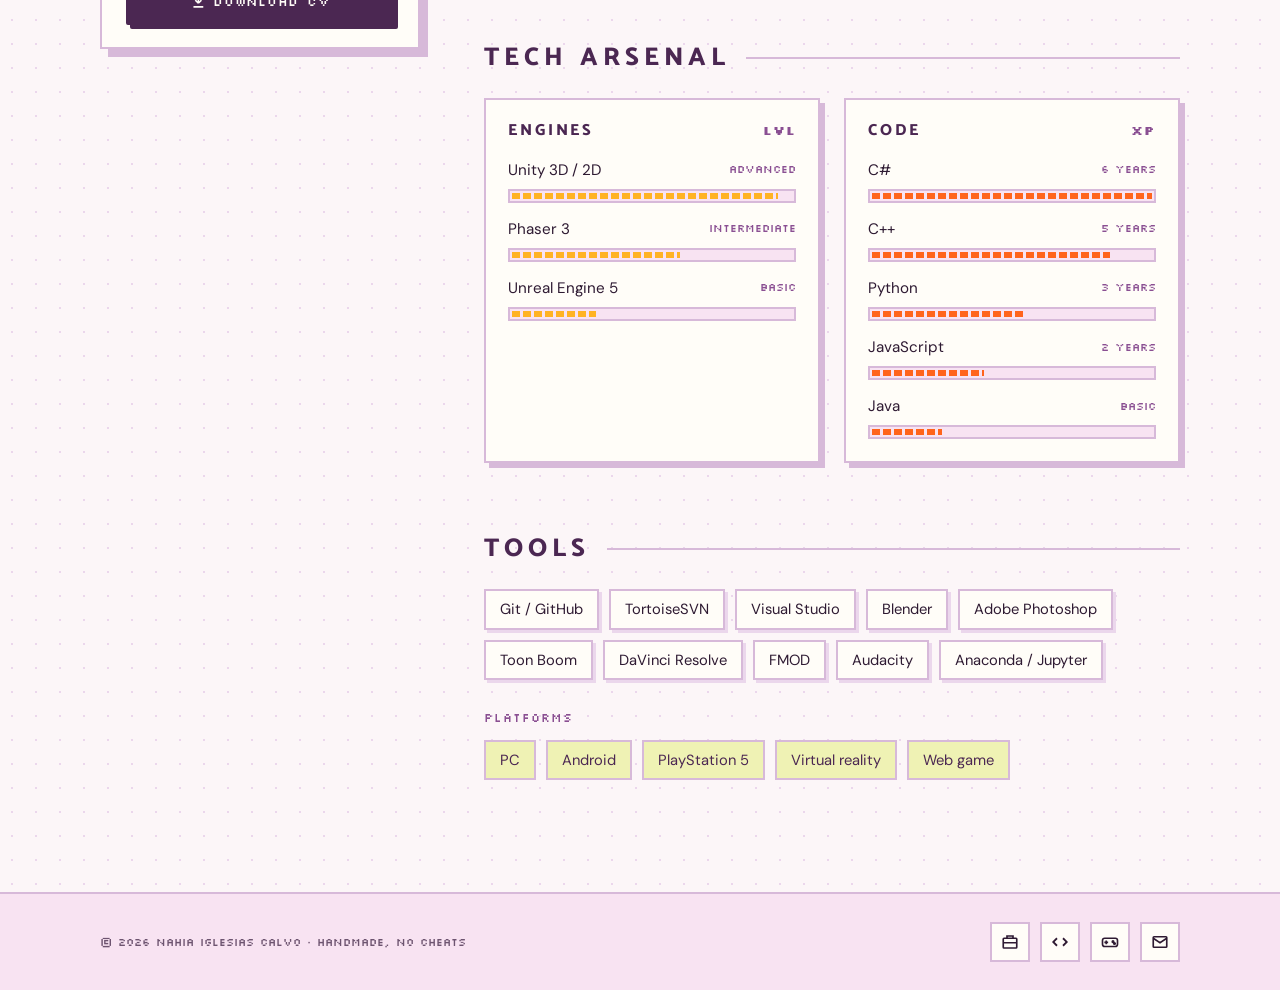
==== commit f03548a7: "Página en castellano" ====
--- a/about.html
+++ b/about.html
@@ -42,7 +42,7 @@
   <main id="main">
     <section class="page-hero">
       <div class="container">
-        <p class="pixel-label" data-i18n="about.kicker">Ficha de personaje</p>
+        <p class="pixel-label" data-i18n="about.kicker"></p>
         <h1 data-i18n="about.title">Sobre mí</h1>
         <p data-i18n="about.intro">Formación, experiencia y habilidades: mi CV en versión web.</p>
       </div>
@@ -89,8 +89,8 @@
             <!-- TODO: revisa los niveles -->
             <ul class="bullet-list lang-list">
               <li><span data-i18n="lang.es">Castellano</span> <span class="level" data-i18n="lvl.native">Nativo</span></li>
-              <li><span data-i18n="lang.eu">Euskara</span> <span class="level todo">Nativo</span></li>
-              <li><span data-i18n="lang.en">Inglés</span> <span class="level todo">Nivel B2</span></li>
+              <li><span data-i18n="lang.eu">Euskara</span> <span class="level">Nativo</span></li>
+              <li><span data-i18n="lang.en">Inglés</span> <span class="level">Nivel B2</span></li>
             </ul>
           </div>
 
@@ -133,14 +133,8 @@
                 <span class="timeline__date pixel-label todo">2026</span>
                 <h3 class="timeline__title" data-i18n="edu.degree">Grado en Desarrollo de Videojuegos</h3>
                 <p class="timeline__place" data-i18n="edu.uni">Universidad Complutense de Madrid · Facultad de Informática</p>
-              </article>
-              <article class="timeline__item">
-                <span class="timeline__date pixel-label todo">2025 – 2026</span>
-                <h3 class="timeline__title" data-i18n="edu.tfg">Trabajo de Fin de Grado: Misión Colombia</h3>
-                <p class="timeline__place" data-i18n="edu.tfgPlace">Título del Trabajo de Fin de Grado: Diseño y desarrollo de juego serio para mejorar la capacidad de planificación en niños y adolescentes con TDAH</p>
-                <ul class="bullet-list">
-                  <li data-i18n="edu.tfg1">Diseño y desarrollo completo del videojuego en Unity (C#, Python).</li>
-                  <li data-i18n="edu.tfg2">Pruebas con 50 niños y niñas con TDAH y análisis de los resultados.</li>
+                <ul class="bullet-list">
+                  <li data-i18n="edu.tfg1">Título del Trabajo de Fin de Grado: Diseño y desarrollo de juego serio para mejorar la capacidad de planificación en niños y adolescentes con TDAH</li>
                 </ul>
               </article>
             </div>
@@ -153,20 +147,26 @@
                    Copia este bloque <article> tantas veces como necesites. -->
               <article class="timeline__item">
                 <span class="timeline__date pixel-label todo">2025 - 2026</span>
-                <h3 class="timeline__title todo">DISEÑADORA Y DESARROLLADORA DE JUEGOS SERIOS</h3>
-                <p class="timeline__place todo">Colaboración con ACEMATE, alianza científica para el manejo de trastornos mentales asociados a la impulsividad en niños</p>
-                <ul class="bullet-list">
-                  <li class="todo"></li>
-                  <li class="todo"></li>
+                <h3 class="timeline__title">DISEÑADORA Y DESARROLLADORA DE JUEGOS SERIOS</h3>
+                <p class="timeline__place">Colaboración con ACEMATE, alianza científica para el manejo de trastornos mentales asociados a la impulsividad en niños</p>
+                <ul class="bullet-list">
+                  <li data-i18n="exp.team2">Título desarrollado: Misión Colombia</li>
                 </ul>
               </article>
               <article class="timeline__item">
-                <span class="timeline__date pixel-label" data-i18n="exp.teamDate">Proyectos de grado</span>
-                <h3 class="timeline__title" data-i18n="exp.teamTitle">Desarrollo en equipo</h3>
-                <p class="timeline__place" data-i18n="exp.teamPlace">Ott, Menstruan-3, DinoSouls, Work To The Top</p>
-                <ul class="bullet-list">
-                  <li data-i18n="exp.team1">Desarrollo de juegos en Unity, SDL/C++ y Phaser con control de versiones en Git y SVN.</li>
-                  <li data-i18n="exp.team2">Diseño y desarrollo de Menstruan-3 para la asociación sexológica Deslenguando.</li>
+                <span class="timeline__date pixel-label todo" data-i18n="exp.teamDate">2025</span>
+                <h3 class="timeline__title" data-i18n="exp.teamTitle">AYUDANTE DE INVESTIGACIÓN</h3>
+                <p class="timeline__place" data-i18n="exp.teamPlace">Prácticas en empresa con el grupo de investigación Natural Interaction based on Language (NIL) de la Universidad Complutense de Madrid</p>
+                <ul class="bullet-list">
+                  <li data-i18n="exp.team1">Título desarrollado: El salto del delfín</li>
+                </ul>
+              </article>
+              <article class="timeline__item">
+                <span class="timeline__date pixel-label todo">2024</span>
+                <h3 class="timeline__title">DISEÑADORA Y DESARROLLADORA DE JUEGOS SERIOS</h3>
+                <p class="timeline__place">Colaboración con Deslenguando, asociación dedicada a la divulgación sexológica</p>
+                <ul class="bullet-list">
+                  <li>Título desarrollado: Menstruan-3</li>
                 </ul>
               </article>
             </div>
@@ -178,7 +178,7 @@
               <div class="skill-panel">
                 <h3><span data-i18n="skills.engines">Motores</span> <span class="pixel-label">LVL</span></h3>
                 <div class="xp-list">
-                  <div><div class="xp__row"><span>Unity 3D / 2D</span><span data-i18n="lvl.adv">Avanzado</span></div><div class="xp__bar"><div class="xp__fill" style="--lvl:90%"></div></div></div>
+                  <div><div class="xp__row"><span>Unity 3D / 2D</span><span data-i18n="lvl.adv">Avanzado</span></div><div class="xp__bar"><div class="xp__fill" style="--lvl:95%"></div></div></div>
                   <div><div class="xp__row"><span>Phaser 3</span><span data-i18n="lvl.mid">Intermedio</span></div><div class="xp__bar"><div class="xp__fill" style="--lvl:60%"></div></div></div>
                   <div><div class="xp__row"><span>Unreal Engine 5</span><span data-i18n="lvl.basic">Básico</span></div><div class="xp__bar"><div class="xp__fill" style="--lvl:30%"></div></div></div>
                 </div>
@@ -228,7 +228,7 @@
   <!-- ===== FOOTER ===== -->
   <footer class="site-footer">
     <div class="container footer__inner">
-      <p>© <span data-year>2026</span> Nahia Iglesias Calvo · <span data-i18n="footer.made">Hecho a mano, sin cheats</span></p>
+      <p>© <span data-year>2026</span> Nahia Iglesias Calvo · <span data-i18n="footer.made"></span></p>
       <div class="footer__social">
         <a href="https://www.linkedin.com/in/nahia-iglesias-calvo-a721733b9/" target="_blank" rel="noopener" aria-label="LinkedIn" title="LinkedIn"><svg viewBox="0 0 24 24" fill="none" stroke="currentColor" stroke-width="2.2"><rect x="3" y="7" width="18" height="13" rx="1"/><path d="M8 7V4h8v3M3 13h18"/></svg></a>
         <a href="https://github.com/nahigles" target="_blank" rel="noopener" aria-label="GitHub" title="GitHub"><svg viewBox="0 0 24 24" fill="none" stroke="currentColor" stroke-width="2.4"><path d="M8 7l-5 5 5 5M16 7l5 5-5 5"/></svg></a>
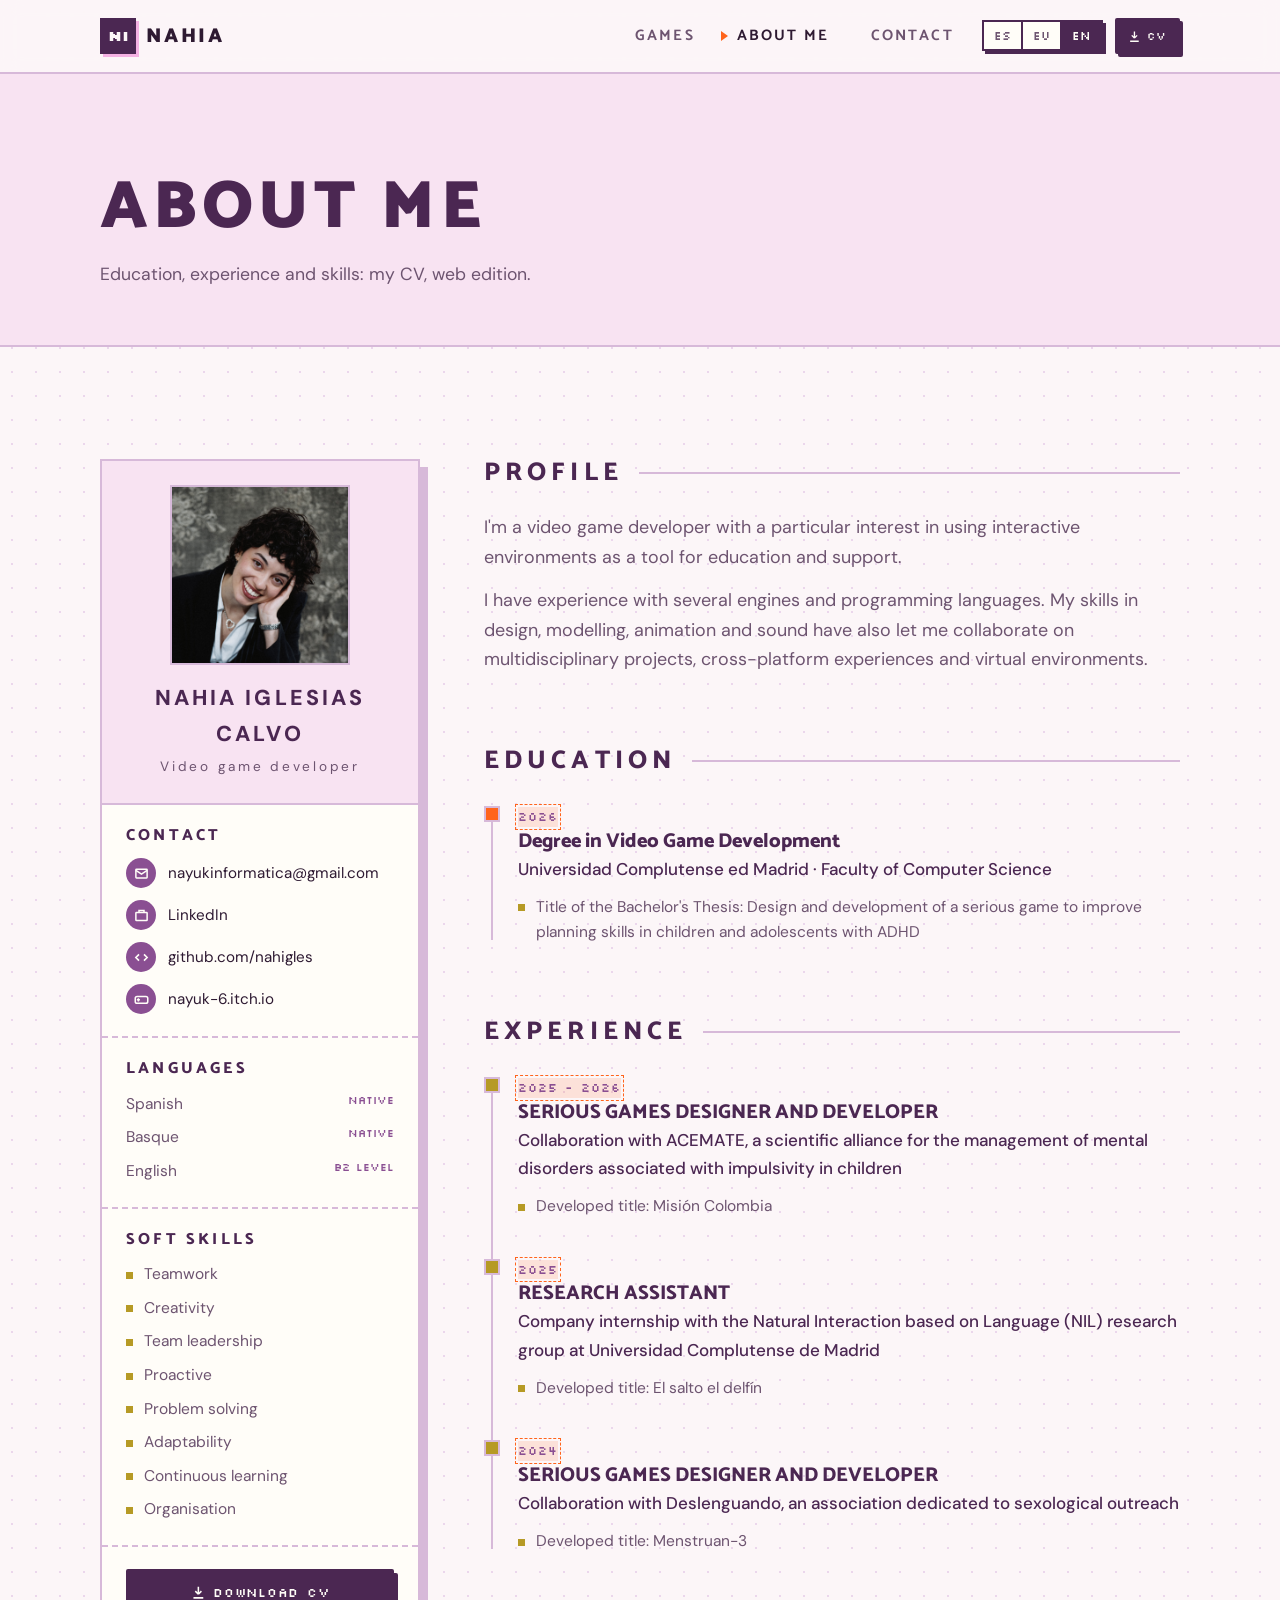
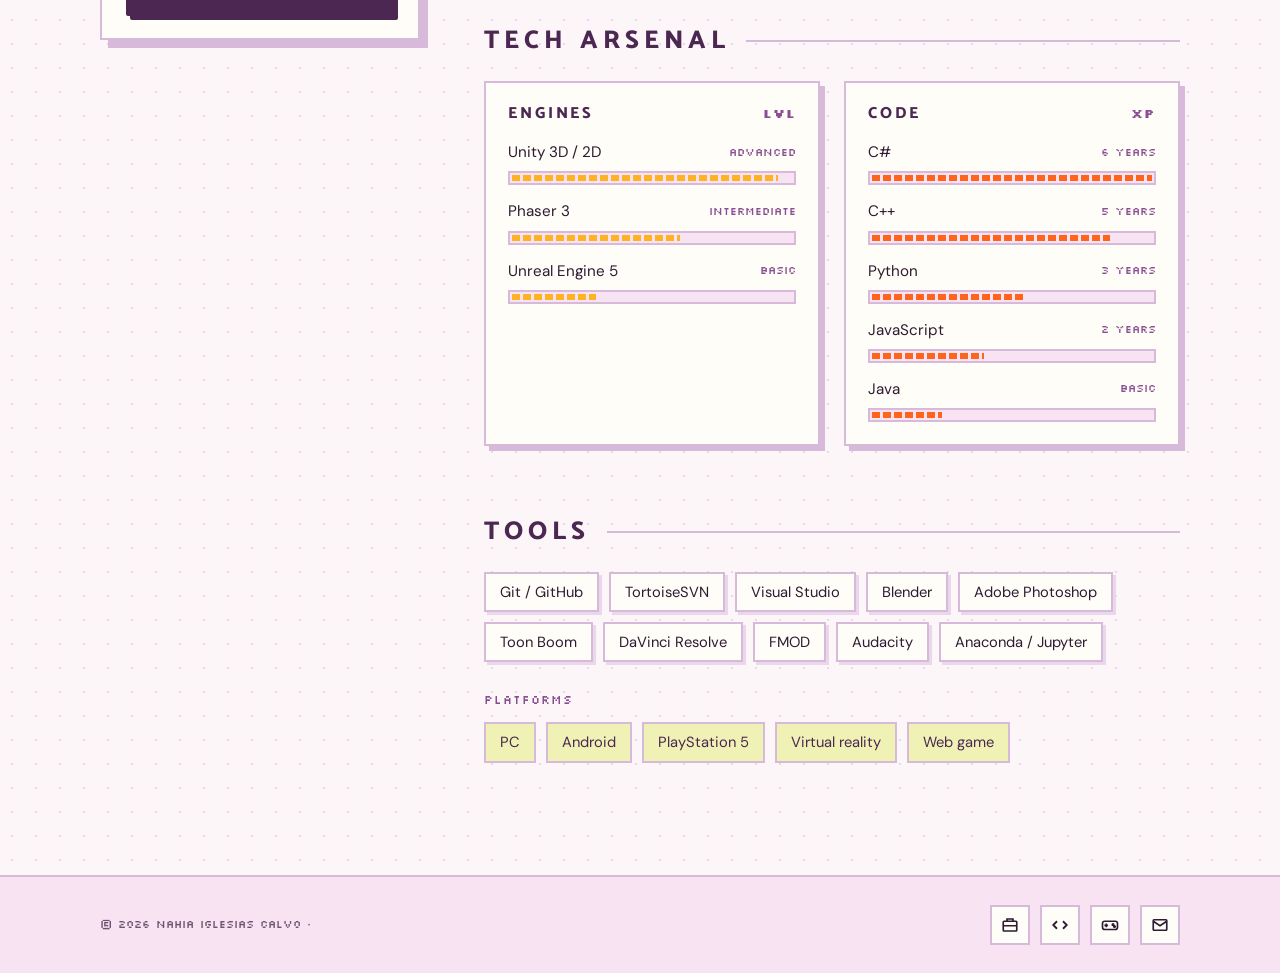
==== commit e77f39bb: "Página Sobre mí traducida" ====
--- a/about.html
+++ b/about.html
@@ -42,7 +42,6 @@
   <main id="main">
     <section class="page-hero">
       <div class="container">
-        <p class="pixel-label" data-i18n="about.kicker"></p>
         <h1 data-i18n="about.title">Sobre mí</h1>
         <p data-i18n="about.intro">Formación, experiencia y habilidades: mi CV en versión web.</p>
       </div>
@@ -89,8 +88,8 @@
             <!-- TODO: revisa los niveles -->
             <ul class="bullet-list lang-list">
               <li><span data-i18n="lang.es">Castellano</span> <span class="level" data-i18n="lvl.native">Nativo</span></li>
-              <li><span data-i18n="lang.eu">Euskara</span> <span class="level">Nativo</span></li>
-              <li><span data-i18n="lang.en">Inglés</span> <span class="level">Nivel B2</span></li>
+              <li><span data-i18n="lang.eu">Euskara</span> <span class="level" data-i18n="lvl.native">Nativo</span></li>
+              <li><span data-i18n="lang.en">Inglés</span> <span class="level" data-i18n="lvl.B2">Nivel B2</span></li>
             </ul>
           </div>
 
@@ -98,6 +97,7 @@
             <h2 data-i18n="about.soft">Habilidades</h2>
             <ul class="bullet-list">
               <li data-i18n="soft.team">Trabajo en equipo</li>
+              <li data-i18n="soft.creative">Creatividad</li>
               <li data-i18n="soft.lead">Liderazgo de equipo</li>
               <li data-i18n="soft.proactive">Proactividad</li>
               <li data-i18n="soft.problem">Resolución de problemas</li>
@@ -122,7 +122,7 @@
             <h2 class="section-title" data-i18n="about.profile">Perfil</h2>
             <p class="cv__lead" data-i18n="about.p1">Desarrolladora de videojuegos enfocada en el uso de estos entornos interactivos como herramienta educativa y de apoyo. 
 </p>
-            <p class="cv__lead" data-i18n="about.p2">Tengo experiencia en tecnologías para el desarrollo de videojuegos y en diversos lenguajes de programación. Además, mis competencias en diseño, modelado, animación y sonido me han permitido colaborar en proyectos multidisciplinares, experiencias multiplataformas y entornos visuales.</p>
+            <p class="cv__lead" data-i18n="about.p2">Tengo experiencia en tecnologías para el desarrollo de videojuegos y en diversos lenguajes de programación. Además, mis competencias en diseño, modelado, animación y sonido me han permitido colaborar en proyectos multidisciplinares, experiencias multiplataformas y entornos virtuales.</p>
           </section>
 
           <section class="cv__section reveal">
@@ -134,7 +134,7 @@
                 <h3 class="timeline__title" data-i18n="edu.degree">Grado en Desarrollo de Videojuegos</h3>
                 <p class="timeline__place" data-i18n="edu.uni">Universidad Complutense de Madrid · Facultad de Informática</p>
                 <ul class="bullet-list">
-                  <li data-i18n="edu.tfg1">Título del Trabajo de Fin de Grado: Diseño y desarrollo de juego serio para mejorar la capacidad de planificación en niños y adolescentes con TDAH</li>
+                  <li data-i18n="edu.tfg">Título del Trabajo de Fin de Grado: Diseño y desarrollo de juego serio para mejorar la capacidad de planificación en niños y adolescentes con TDAH</li>
                 </ul>
               </article>
             </div>
@@ -147,26 +147,26 @@
                    Copia este bloque <article> tantas veces como necesites. -->
               <article class="timeline__item">
                 <span class="timeline__date pixel-label todo">2025 - 2026</span>
-                <h3 class="timeline__title">DISEÑADORA Y DESARROLLADORA DE JUEGOS SERIOS</h3>
-                <p class="timeline__place">Colaboración con ACEMATE, alianza científica para el manejo de trastornos mentales asociados a la impulsividad en niños</p>
-                <ul class="bullet-list">
-                  <li data-i18n="exp.team2">Título desarrollado: Misión Colombia</li>
+                <h3 class="timeline__title" data-i18n="exp.teamTitle">DISEÑADORA Y DESARROLLADORA DE JUEGOS SERIOS</h3>
+                <p class="timeline__place" data-i18n="exp.teamPlace">Colaboración con ACEMATE, alianza científica para el manejo de trastornos mentales asociados a la impulsividad en niños</p>
+                <ul class="bullet-list">
+                  <li data-i18n="exp.team1">Título desarrollado: Misión Colombia</li>
                 </ul>
               </article>
               <article class="timeline__item">
-                <span class="timeline__date pixel-label todo" data-i18n="exp.teamDate">2025</span>
-                <h3 class="timeline__title" data-i18n="exp.teamTitle">AYUDANTE DE INVESTIGACIÓN</h3>
-                <p class="timeline__place" data-i18n="exp.teamPlace">Prácticas en empresa con el grupo de investigación Natural Interaction based on Language (NIL) de la Universidad Complutense de Madrid</p>
-                <ul class="bullet-list">
-                  <li data-i18n="exp.team1">Título desarrollado: El salto del delfín</li>
+                <span class="timeline__date pixel-label todo">2025</span>
+                <h3 class="timeline__title" data-i18n="exp.teamTitle1">AYUDANTE DE INVESTIGACIÓN</h3>
+                <p class="timeline__place" data-i18n="exp.teamPlace1">Prácticas en empresa con el grupo de investigación Natural Interaction based on Language (NIL) de la Universidad Complutense de Madrid</p>
+                <ul class="bullet-list">
+                  <li data-i18n="exp.team2">Título desarrollado: El salto del delfín</li>
                 </ul>
               </article>
               <article class="timeline__item">
                 <span class="timeline__date pixel-label todo">2024</span>
-                <h3 class="timeline__title">DISEÑADORA Y DESARROLLADORA DE JUEGOS SERIOS</h3>
-                <p class="timeline__place">Colaboración con Deslenguando, asociación dedicada a la divulgación sexológica</p>
-                <ul class="bullet-list">
-                  <li>Título desarrollado: Menstruan-3</li>
+                <h3 class="timeline__title" data-i18n="exp.teamTitle">DISEÑADORA Y DESARROLLADORA DE JUEGOS SERIOS</h3>
+                <p class="timeline__place" data-i18n="exp.teamPlace2">Colaboración con Deslenguando, asociación dedicada a la divulgación sexológica</p>
+                <ul class="bullet-list">
+                  <li data-i18n="exp.team3">Título desarrollado: Menstruan-3</li>
                 </ul>
               </article>
             </div>
@@ -228,7 +228,7 @@
   <!-- ===== FOOTER ===== -->
   <footer class="site-footer">
     <div class="container footer__inner">
-      <p>© <span data-year>2026</span> Nahia Iglesias Calvo · <span data-i18n="footer.made"></span></p>
+      <p>© <span data-year>2026</span> Nahia Iglesias Calvo · <span></span></p>
       <div class="footer__social">
         <a href="https://www.linkedin.com/in/nahia-iglesias-calvo-a721733b9/" target="_blank" rel="noopener" aria-label="LinkedIn" title="LinkedIn"><svg viewBox="0 0 24 24" fill="none" stroke="currentColor" stroke-width="2.2"><rect x="3" y="7" width="18" height="13" rx="1"/><path d="M8 7V4h8v3M3 13h18"/></svg></a>
         <a href="https://github.com/nahigles" target="_blank" rel="noopener" aria-label="GitHub" title="GitHub"><svg viewBox="0 0 24 24" fill="none" stroke="currentColor" stroke-width="2.4"><path d="M8 7l-5 5 5 5M16 7l5 5-5 5"/></svg></a>
